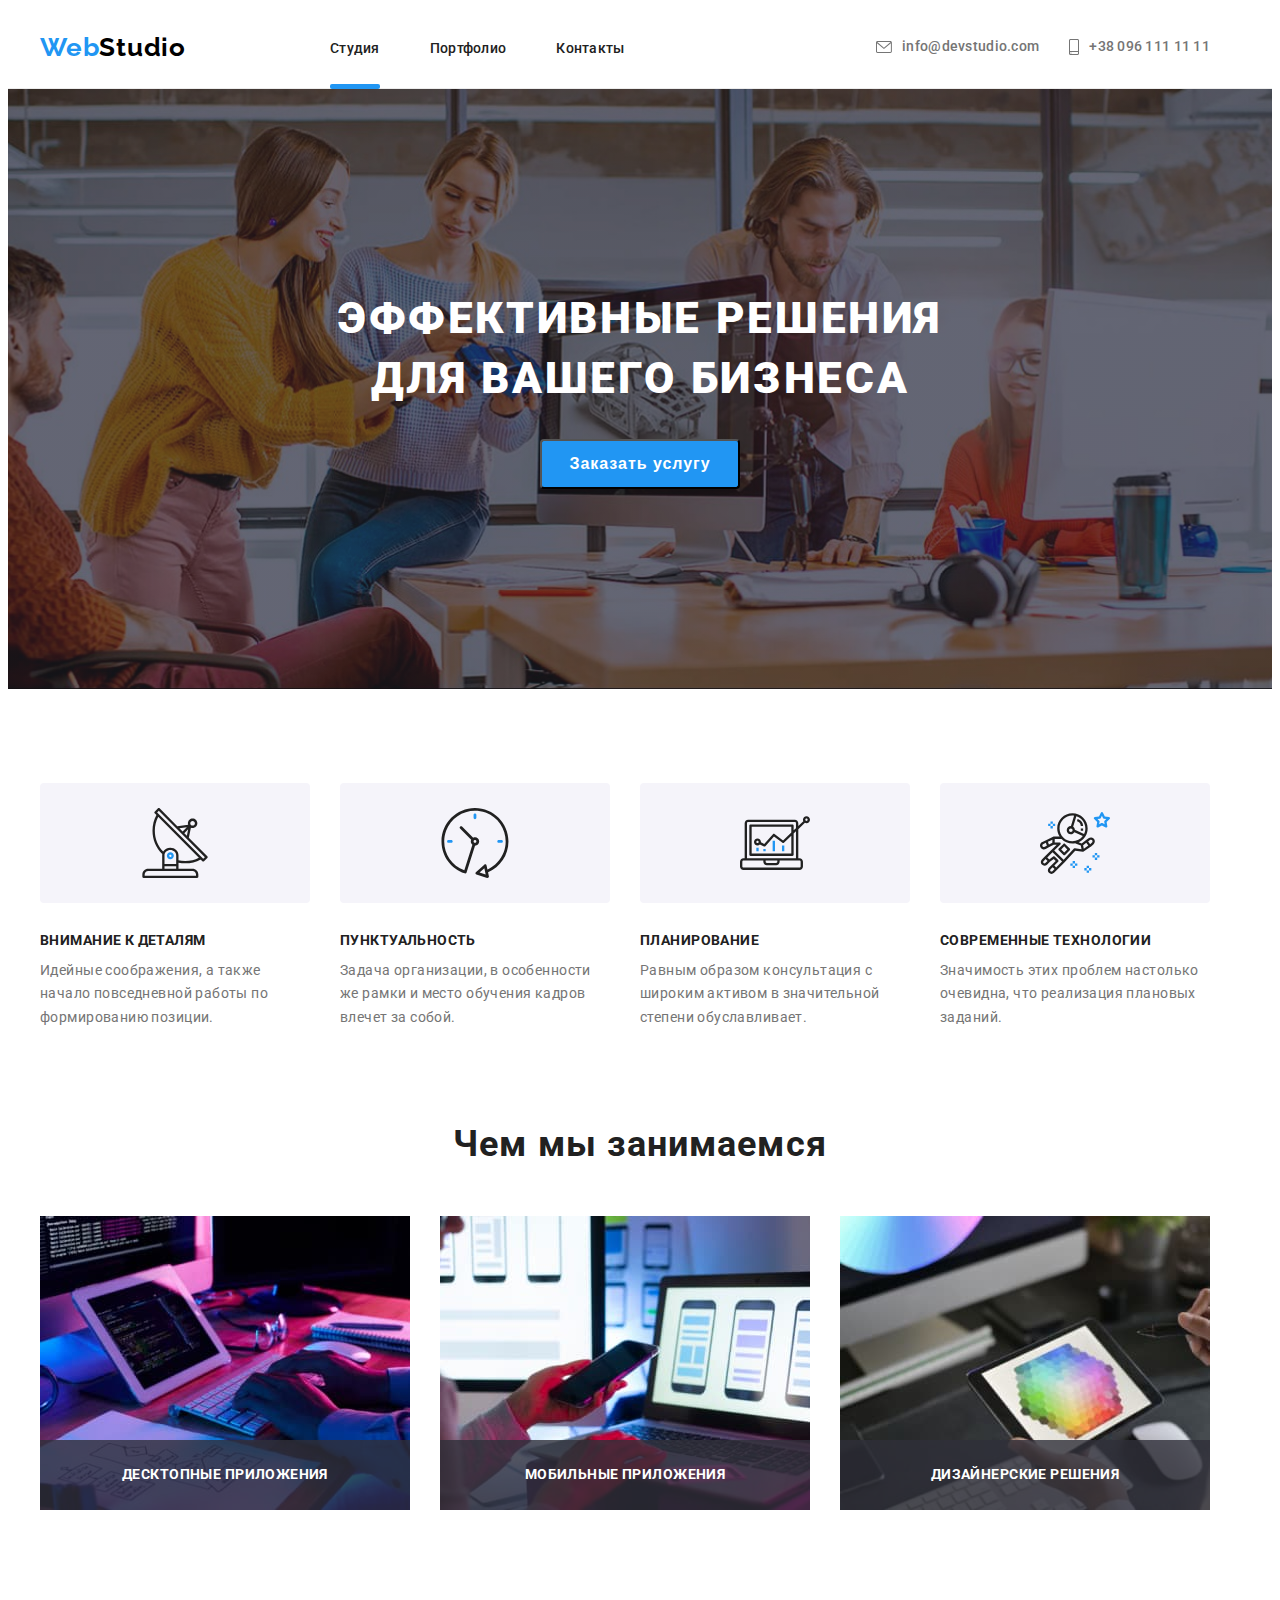
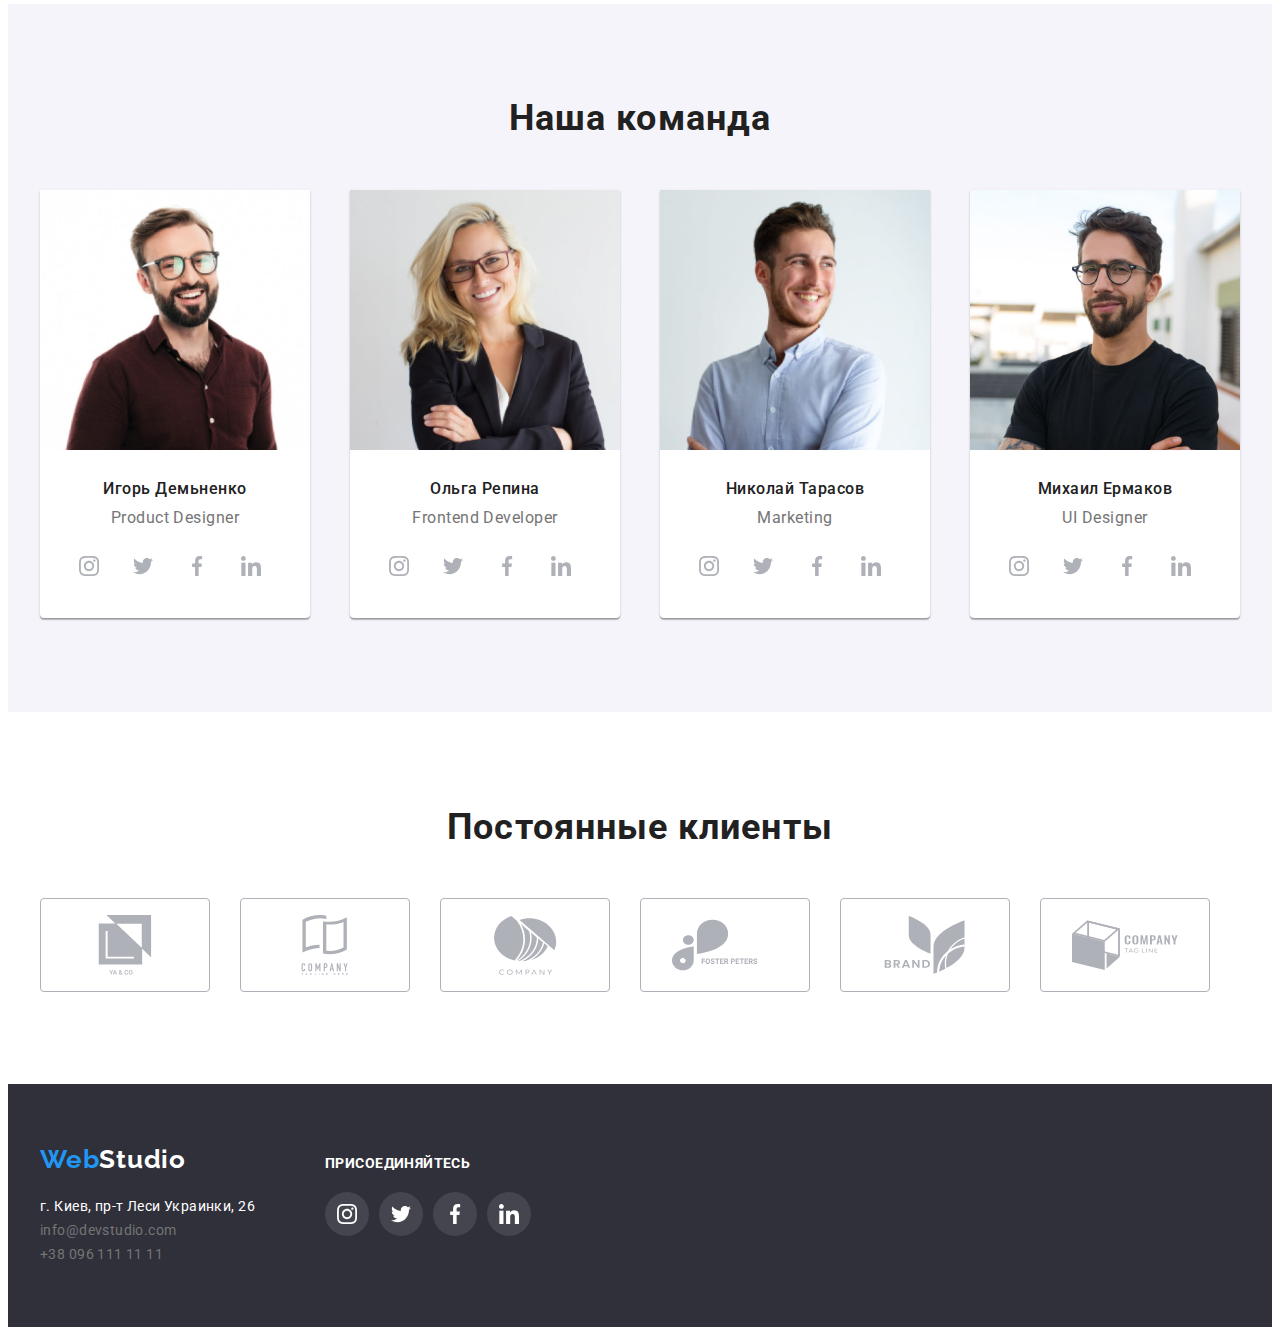
==== index.html @ 0f1f202a "first commit" ====
<!DOCTYPE html>
<html lang="ru">
  <head>
    <meta charset="UTF-8" />
    <meta http-equiv="X-UA-Compatible" content="IE=edge" />
    <meta name="viewport" content="width=device-width, initial-scale=1.0" />
    <title>WebStudiya</title>
    <link
      rel="stylesheet"
      href="https://cdnjs.cloudflare.com/ajax/libs/modern-normalize/1.1.0/modern-normalize.min.css"
      integrity="sha512-wpPYUAdjBVSE4KJnH1VR1HeZfpl1ub8YT/NKx4PuQ5NmX2tKuGu6U/JRp5y+Y8XG2tV+wKQpNHVUX03MfMFn9Q=="
      crossorigin="anonymous"
      referrerpolicy="no-referrer"
    />
    <link rel="stylesheet" href="
    <link rel="preconnect" href="https://fonts.googleapis.com" />
    <link rel="preconnect" href="https://fonts.gstatic.com" crossorigin />
    <link
      href="https://fonts.googleapis.com/css2?family=Raleway:wght@700&family=Roboto:wght@400;500;700;900&display=swap"
      rel="stylesheet"
    />
    <link rel="stylesheet" href="./css/reset.css" />
    <link rel="stylesheet" href="./css/style.css" />
  </head>
  <body>
    <header class="header">
      <div class="container header-container">
        <a class="header-logo link" href="./index.html"
          >Web<span class="logo-color">Studio</span></a
        >
        <nav class="header-nav">
          <ul class="header-list">
            <li class="header-item">
              <a class="header-link current" href="./index.html">Студия</a>
            </li>
            <li class="header-item">
              <a class="header-link" href="./portfolio.html">Портфолио</a>
            </li>
            <li class="header-item">
              <a class="header-link" href="https://Contacty/">Контакты</a>
            </li>
          </ul>
        </nav>
        <ul class="contacts">
          <li class="contacts-item">
            <a class="contacts-link" href="mailto:info@devstudio.com"
              ><svg class="contacts-link-icon" width="16" height="12">
                <use href="./images/header-icons.svg#icon-envelope"></use></svg
              >info@devstudio.com</a
            >
          </li>
          <li class="contacts-item">
            <a class="contacts-link" href="tel:+380961111111"
              ><svg class="contacts-link-icon" width="10" height="16">
                <use href="./images/header-icons.svg#icon-smartphone"></use></svg
              >+38 096 111 11 11</a
            >
          </li>
        </ul>
      </div>
    </header>
    <main>
      <section class="baner">
        <div class="container">
          <h1 class="baner-title">Эффективные решения<br />для вашего бизнеса</h1>
          <button type="button" class="baner-bt" data-modal-open>Заказать услугу</button>
        </div>
      </section>
      <section class="section process">
        <div class="container">
          <ul class="about-list">
            <li class="about-item">
              <div class="about-item-link">
                <svg class="about-item-icon" width="70" height="70">
                  <use href="./images/Peculiarities.svg#icon-antenna"></use>
                </svg>
              </div>
              <h3 class="about-item-title">Внимание к деталям</h3>
              <p class="about-item-text">
                Идейные соображения, а также начало повседневной работы по формированию позиции.
              </p>
            </li>
            <li class="about-item">
              <div class="about-item-link">
                <svg class="about-item-icon" width="70" height="70">
                  <use href="./images/Peculiarities.svg#icon-clock"></use>
                </svg>
              </div>
              <h3 class="about-item-title">Пунктуальность</h3>
              <p class="about-item-text">
                Задача организации, в особенности же рамки и место обучения кадров влечет за собой.
              </p>
            </li>
            <li class="about-item">
              <div class="about-item-link">
                <svg class="about-item-icon" width="70" height="70">
                  <use href="./images/Peculiarities.svg#icon-diagram"></use>
                </svg>
              </div>
              <h3 class="about-item-title">Планирование</h3>
              <p class="about-item-text">
                Равным образом консультация с широким активом в значительной степени обуславливает.
              </p>
            </li>
            <li class="about-item">
              <div class="about-item-link">
                <svg class="about-item-icon" width="70" height="70">
                  <use href="./images/Peculiarities.svg#icon-astronaut"></use>
                </svg>
              </div>
              <h3 class="about-item-title">Современные технологии</h3>
              <p class="about-item-text">
                Значимость этих проблем настолько очевидна, что реализация плановых заданий.
              </p>
            </li>
          </ul>
        </div>
      </section>
      <section class="section work">
        <div class="container">
          <h2 class="work-title">Чем мы занимаемся</h2>
          <ul class="work-list">
            <li class="work-item">
              <div class="work-item-wrap">
                <img src="./images/box1.jpg" alt="работа с ноутбуком" width="370" height="294" />
                <p class="work-img-text">Десктопные приложения</p>
              </div>
            </li>
            <li class="work-item">
              <div class="work-item-wrap">
                <img
                  src="./images/box2.jpg"
                  alt="работа с мобильным телефоном"
                  width="370"
                  height="294"
                />
                <p class="work-img-text">Мобильные приложения</p>
              </div>
            </li>
            <li class="work-item">
              <div class="work-item-wrap">
                <img src="./images/box3.jpg" alt="работа с планшетом" width="370" height="294" />
                <p class="work-img-text">Дизайнерские решения</p>
              </div>
            </li>
          </ul>
        </div>
      </section>
      <section class="section team">
        <div class="container">
          <h2 class="team-title">Наша команда</h2>
          <ul class="list team-list">
            <li class="team-item">
              <div class="team-card-fon">
                <img src="./images/team-card1.jpg" alt="Игорь Демьненко" width="270" height="260" />
                <div class="team-text">
                  <div class="team-icons">
                    <h3 class="team-item-name">Игорь Демьненко</h3>
                    <p lang="en" class="team-item-profession">Product Designer</p>
                    <ul class="team-social-list">
                      <li class="team-social-item">
                        <a href="" class="team-social-link">
                          <svg class="team-social-icon" width="20" height="20">
                            <use href="./images/icons.svg#icon-instagram"></use>
                          </svg>
                        </a>
                      </li>
                      <li class="team-social-item">
                        <a href="" class="team-social-link">
                          <svg class="team-social-icon" width="20" height="20">
                            <use href="./images/icons.svg#icon-twitter"></use>
                          </svg>
                        </a>
                      </li>
                      <li class="team-social-item">
                        <a href="" class="team-social-link">
                          <svg class="team-social-icon" width="20" height="20">
                            <use href="./images/icons.svg#icon-facebook"></use>
                          </svg>
                        </a>
                      </li>
                      <li class="team-social-item">
                        <a href="" class="team-social-link">
                          <svg class="team-social-icon" width="20" height="20">
                            <use href="./images/icons.svg#icon-linkedin"></use>
                          </svg>
                        </a>
                      </li>
                    </ul>
                  </div>
                </div>
              </div>
            </li>
            <li class="team-item">
              <div class="team-card-fon">
                <img src="./images/team-card2.jpg" alt="Ольга Репина" width="270" height="260" />
                <div class="team-text">
                  <div class="team-icons">
                    <h3 class="team-item-name">Ольга Репина</h3>
                    <p lang="en" class="team-item-profession">Frontend Developer</p>
                    <ul class="team-social-list">
                      <li class="team-social-item">
                        <a href="" class="team-social-link">
                          <svg class="team-social-icon" width="20" height="20">
                            <use href="./images/icons.svg#icon-instagram"></use>
                          </svg>
                        </a>
                      </li>
                      <li class="team-social-item">
                        <a href="" class="team-social-link">
                          <svg class="team-social-icon" width="20" height="20">
                            <use href="./images/icons.svg#icon-twitter"></use>
                          </svg>
                        </a>
                      </li>
                      <li class="team-social-item">
                        <a href="" class="team-social-link">
                          <svg class="team-social-icon" width="20" height="20">
                            <use href="./images/icons.svg#icon-facebook"></use>
                          </svg>
                        </a>
                      </li>
                      <li class="team-social-item">
                        <a href="" class="team-social-link">
                          <svg class="team-social-icon" width="20" height="20">
                            <use href="./images/icons.svg#icon-linkedin"></use>
                          </svg>
                        </a>
                      </li>
                    </ul>
                  </div>
                </div>
              </div>
            </li>
            <li class="team-item">
              <div class="team-card-fon">
                <img src="./images/team-card3.jpg" alt="Николай Тарасов" width="270" height="260" />
                <div class="team-text">
                  <div class="team-icons">
                    <h3 class="team-item-name">Николай Тарасов</h3>
                    <p lang="en" class="team-item-profession">Marketing</p>
                    <ul class="team-social-list">
                      <li class="team-social-item">
                        <a href="" class="team-social-link">
                          <svg class="team-social-icon" width="20" height="20">
                            <use href="./images/icons.svg#icon-instagram"></use>
                          </svg>
                        </a>
                      </li>
                      <li class="team-social-item">
                        <a href="" class="team-social-link">
                          <svg class="team-social-icon" width="20" height="20">
                            <use href="./images/icons.svg#icon-twitter"></use>
                          </svg>
                        </a>
                      </li>
                      <li class="team-social-item">
                        <a href="" class="team-social-link">
                          <svg class="team-social-icon" width="20" height="20">
                            <use href="./images/icons.svg#icon-facebook"></use>
                          </svg>
                        </a>
                      </li>
                      <li class="team-social-item">
                        <a href="" class="team-social-link">
                          <svg class="team-social-icon" width="20" height="20">
                            <use href="./images/icons.svg#icon-linkedin"></use>
                          </svg>
                        </a>
                      </li>
                    </ul>
                  </div>
                </div>
              </div>
            </li>
            <li class="team-item">
              <div class="team-card-fon">
                <img src="./images/team-card4.jpg" alt="Михаил Ермаков" width="270" height="260" />
                <div class="team-text">
                  <div class="team-icons">
                    <h3 class="team-item-name">Михаил Ермаков</h3>
                    <p lang="en" class="team-item-profession">UI Designer</p>
                    <ul class="team-social-list">
                      <li class="team-social-item">
                        <a href="" class="team-social-link">
                          <svg class="team-social-icon" width="20" height="20">
                            <use href="./images/icons.svg#icon-instagram"></use>
                          </svg>
                        </a>
                      </li>
                      <li class="team-social-item">
                        <a href="" class="team-social-link">
                          <svg class="team-social-icon" width="20" height="20">
                            <use href="./images/icons.svg#icon-twitter"></use>
                          </svg>
                        </a>
                      </li>
                      <li class="team-social-item">
                        <a href="" class="team-social-link">
                          <svg class="team-social-icon" width="20" height="20">
                            <use href="./images/icons.svg#icon-facebook"></use>
                          </svg>
                        </a>
                      </li>
                      <li class="team-social-item">
                        <a href="" class="team-social-link">
                          <svg class="team-social-icon" width="20" height="20">
                            <use href="./images/icons.svg#icon-linkedin"></use>
                          </svg>
                        </a>
                      </li>
                    </ul>
                  </div>
                </div>
              </div>
            </li>
          </ul>
        </div>
      </section>
      <section class="section">
        <div class="container">
          <h2 class="clients-title">Постоянные клиенты</h2>
          <ul class="clients-list">
            <li class="clients-item">
              <a href="" class="clients-link">
                <svg class="clients-icon" width="106" height="60">
                  <use href="./images/clients.svg#icon-yoco"></use>
                </svg>
              </a>
            </li>
            <li class="clients-item">
              <a href="" class="clients-link">
                <svg class="clients-icon" width="106" height="60">
                  <use href="./images/clients.svg#icon-company1"></use>
                </svg>
              </a>
            </li>
            <li class="clients-item">
              <a href="" class="clients-link">
                <svg class="clients-icon" width="106" height="60">
                  <use href="./images/clients.svg#icon-company2"></use>
                </svg>
              </a>
            </li>
            <li class="clients-item">
              <a href="" class="clients-link">
                <svg class="clients-icon" width="106" height="60">
                  <use href="./images/clients.svg#icon-foster"></use>
                </svg>
              </a>
            </li>
            <li class="clients-item">
              <a href="" class="clients-link">
                <svg class="clients-icon" width="106" height="60">
                  <use href="./images/clients.svg#icon-brand"></use>
                </svg>
              </a>
            </li>
            <li class="clients-item">
              <a href="" class="clients-link">
                <svg class="clients-icon" width="106" height="60">
                  <use href="./images/clients.svg#icon-company3"></use>
                </svg>
              </a>
            </li>
          </ul>
        </div>
      </section>
    </main>
    <footer>
      <div class="container footer-container">
        <div class="container-footer">
          <a class="header-logo" href="./index.html"
            >Web<span class="logo-color-footer">Studio</span></a
          >
          <address class="footer-address">
            <ul class="footer-list">
              <li class="footer-item"><p>г. Киев, пр-т Леси Украинки, 26</p></li>
              <li>
                <a class="link-footer" href="mailto:info@devstudio.com">info@devstudio.com</a>
              </li>
              <li>
                <a class="link-footer" href="tel:+380961111111">+38 096 111 11 11</a>
              </li>
            </ul>
          </address>
        </div>
        <div class="footer-social">
          <h3 class="footer-social-text">Присоединяйтесь</h3>
          <ul class="footer-social-list">
            <li class="footer-social-item">
              <a href="" class="footer-social-link">
                <svg class="footer-social-icon" width="20" height="20">
                  <use href="./images/icons.svg#icon-instagram"></use>
                </svg>
              </a>
            </li>
            <li class="footer-social-item">
              <a href="" class="footer-social-link">
                <svg class="footer-social-icon" width="20" height="20">
                  <use href="./images/icons.svg#icon-twitter"></use>
                </svg>
              </a>
            </li>
            <li class="footer-social-item">
              <a href="" class="footer-social-link">
                <svg class="footer-social-icon" width="20" height="20">
                  <use href="./images/icons.svg#icon-facebook"></use>
                </svg>
              </a>
            </li>
            <li class="footer-social-item">
              <a href="" class="footer-social-link">
                <svg class="footer-social-icon" width="20" height="20">
                  <use href="./images/icons.svg#icon-linkedin"></use>
                </svg>
              </a>
            </li>
          </ul>
        </div>
      </div>
    </footer>
    <div class="backdrop is-hidden" data-modal>
      <div class="modal">
        <button type="button" class="modal-close" data-modal-close>
          <svg class="close-icon" width="18" height="18">
            <use href="./images/close-icon.svg#icon-close-black"></use>
          </svg>
        </button>
      </div>
    </div>
    <script src="./js/modal.js"></script>
  </body>
</html>
---- css/style.css ----
:root {
    --text-color: #212121;
    --lilte-text-color: #757575;
    --baner-color: #2F303A;
    --bt-color: #FFFFFF;
    --accent-color: #2196F3;
    --team-color:#F5F4FA;
}
body{
    font-family: "Roboto", sans-serif;
    color: var(--fon-color)
}
li {
    list-style: none;
}

a {
    text-decoration: none;
}

/* ------------Header---------- */
.header {
    padding-top: 24px;
    padding-bottom: 25px;
    border-bottom: 1px solid #ECECEC;
}
.container {
    width: 1200px;
    padding-left: 15px;
    padding-right: 15px;
    margin: 0 auto;
}
.header-nav {
     margin-left: 94px;
}
.header-list {
    display: flex;
    align-items: center;
}
.header {
    display: flex;
}
.header-container {
    display: flex;
    align-items: center;
}
.contacts {
    display: flex;
    margin-left: auto;
    align-items: center;
}
.contacts-link-icon {
    margin-right: 10px;
}
.header-logo {
    font-family: raleway, sans-serif;
    font-weight: 700;
    font-size: 26px;
    line-height: 1.19;
    letter-spacing: 0.03em;
    color: var(--accent-color);
}
.logo-color {
     color: #000000;
}
.header-item {
    margin-left: 50px;
}
.header-link {
    font-weight: 500;
    font-size: 14px;
    line-height: 1.14;
    letter-spacing: 0.02em;
    color: var(--text-color); 
    transition: color 250ms cubic-bezier(0.4, 0, 0.2, 1);
    position: relative;
}

.current::after {
    content: "";
    width: 100%;
    height: 5px;
    border-radius: 2px;
    position: absolute;
    background-color: var(--accent-color);
    left: 0;
    bottom: -33px;
}
.contacts-item {
    margin-right: 30px;
}
.contacts-link {
    font-weight: 500;
    font-size: 14px;
    line-height: 1.14;
    letter-spacing: 0.02em;
    color: var(--lilte-text-color);
    display: flex;
    align-items: center;
    transition: color 250ms cubic-bezier(0.4, 0, 0.2, 1);
    
}
.contacts-link-icon {
    fill: currentColor;
}

.header-link:hover,
.header-link:focus,
.contacts-link-icon:hover
.contacts-link-icon:focus,
.contacts-link:hover,
.contacts-link:focus,
.link-footer:hover,
.link-footer:focus {
    color: var(--accent-color);
}
.button-bt:hover,
.button-bt:focus,
.baner-bt:hover,
.baner-bt:focus {
    background-color: var(--accent-color);
    color: var(--bt-color);
    box-shadow: 0px 4px 4px rgba(0, 0, 0, 0.25);
}
/* ---------------section-Baner----------------- */
.baner-title {
    font-weight: 900;
    font-size: 44px;
    line-height: 1.36;
    text-align: center;
    letter-spacing: 0.06em;
    text-transform: uppercase;
    width: 100%;
    color: #FFFFFF;
}
.baner {
    background-color: #2F303A;
    background-image: linear-gradient(
        rgba(47, 48, 58, 0.4),
        rgba(47, 48, 58, 0.4)
    ),
    url(../images/banner-foto.jpg);
    background-position: center;
    background-repeat: no-repeat;
    background-size: cover;
    padding-top: 200px;
    padding-bottom: 200px;
    text-align: center;
}
.baner-bt {
    font-size: 16px;
    line-height: 1.85;
    text-align: center;
    letter-spacing: 0.06em;
    color: var(--bt-color);
    background-color: var(--accent-color);
    box-shadow: 0px 4px 4px rgba(0, 0, 0, 0.15);
    border-radius: 4px;
    cursor: pointer;
    margin-top: 30px;
    width: 200px;
    height: 50px;
    font-weight: 700;
    transition: color 250ms cubic-bezier(0.4, 0, 0.2, 1);
    
}
.button-bt {
    font-weight: 500;
    font-size: 16px;
    line-height: 1.62;
    text-align: center;
    letter-spacing: 0.03em;
    color: var(--text-color);
    background-color: var(--team-color);
    border:1px solid #F5F4FA ;
    padding: 6px 22px;
    border-radius: 4px;
    cursor: pointer;
    transition: background-color 250ms cubic-bezier(0.4, 0, 0.2, 1);
    transition: box-shadow 250ms cubic-bezier(0.4, 0, 0.2, 1);
}
.button-item:not(:last-child) {
    margin-right: 8px;
}

.button-wrap {
    display: flex;
    justify-content: center;
    margin-bottom: 50px;
}
.visually-hidden {
    position: absolute;
    white-space: nowrap;
    width: 1px;
    height: 1px;
    overflow: hidden;
    border: 0;
    padding: 0;
    clip: rect(0 0 0 0);
    clip-path: inset(50%);
    margin: -1px;
}

/* ----------------section-About------------------- */
.section {
    padding-top: 94px;
    padding-bottom: 94px;
}
.about-item {
    margin-right: 30px;
}

.about-item-title {
    font-weight: 700;
    font-size: 14px;
    line-height: 1.14;
    letter-spacing: 0.03em;
    text-transform: uppercase;
    color: var(--text-color);
}
.about-item-link {
    width: 270px;
    height: 120px;
    background: #F5F4FA;
    border-radius: 4px;
    margin-bottom: 30px;
    display: flex;
    justify-content: center;
    align-items: center;
}
.about-item-text {
    font-size: 14px;
    line-height: 1.71;
    letter-spacing: 0.03em;
    color: var(--lilte-text-color);
    margin-top: 10px;
 }
.flex-list {
    display: flex;
    flex-wrap: wrap;
}
.flex-list-card {
    background-color: var(--bt-color);
    margin-bottom: 30px;
}
.flex-list-card:not(:nth-child(3n)) {
    margin-right: 30px;
}
.flex-list-card:nth-child(n+7) {
    margin-bottom: 0px;
}
.flex-list-link {
    display: block;
    transition: box-shadow 250ms cubic-bezier(0.4, 0, 0.2, 1);
    
}
.flex-list-link:focus, .flex-list-link:hover {
    box-shadow: 0px 1px 1px rgba(0, 0, 0, 0.12), 0px 4px 4px rgba(0, 0, 0, 0.06), 1px 4px 6px rgba(0, 0, 0, 0.16);
    cursor: pointer;
}
.flex-list-wrap {
    position: relative;
    overflow: hidden;
}
.flex-list-card:hover .flex-img-text {
    transform: translateY(0%);
}
.flex-img-text {
    position: absolute;
    top: 0;
    left: 0;
    background-color: rgba(33, 150, 243, 0.9);
    font-weight: 400;
    font-size: 18px;
    line-height: 1.56;
    letter-spacing: 0.03em;
    color: #FFFFFF;
    width: 100%;
    height: 100%;
    padding: 64px 24px;
    transform: translateY(100%);
    transition: transform 250ms cubic-bezier(0.4, 0, 0.2, 1);
}
.flex-list-text {
    padding: 20px 24px;
    border: 1px solid #EEEEEE;
}
.flex-list-name {
    font-weight: 700;
    font-size: 18px;
    line-height: 2;
    letter-spacing: 0.06em;
    color: var(--text-color);
}
.flex-list-profession {
    font-size: 16px;
    line-height: 1.87;
    letter-spacing: 0.03em;
    color: var(--lilte-text-color);
}
.about-list {
    display: flex;
}
/* ---------------------Work------------------------ */
.work {
    padding-top: 0;
}

.work-title {
    font-weight: 700;
    font-size: 36px;
    line-height: 1.16;
    text-align: center;
    letter-spacing: 0.03em;
    color: var(--text-color);
    margin-bottom: 50px;
}
.work-list {
    display: flex;
}
.work-item:not(:last-child) {
    margin-right: 30px;
}
.work-item-wrap {
    position: relative;
}
.work-img-text {
    position: absolute;
    left: 0;
    bottom: 0;
    background-color: rgba(47, 48, 58, 0.8);
    color: var(--bt-color);
    text-transform: uppercase;
    font-size: 14px;
    letter-spacing: 0.03em;
    line-height: 1.14;
    font-weight: 700;
    width: 100%;
    height: 70px;
    display: flex;
    justify-content: center;
    align-items: center;
}

/* -------------------TEAM---------------------- */
.team {
    background-color: var(--team-color);
}
.team-title {
    font-weight: 700;
    font-size: 36px;
    line-height: 1.16;
    text-align: center;
    letter-spacing: 0.03em;
    color: var(--text-color);
    margin-bottom: 50px;
}
.team-social-list {
    display: flex;
    justify-content: center;
    margin-top: 16px;
}
.team-social-item {
    margin-right: 10px;
}
.team-social-link {
    width: 44px;
    height: 44px;
    background-color: var(--bt-color);
    display: flex;
    justify-content: center;
    align-items: center;
    border-radius: 50%;
    color: #AFB1B8;
    transition: background-color 250ms cubic-bezier(0.4, 0, 0.2, 1);
    
 }
 .team-social-icon {
     fill: currentColor;
 }
.team-social-link:hover, .team-social-link:focus {
    background-color: var(--accent-color);
    color: #FFFFFF;
}
.team-card-fon {
    width: 270px;
    height: 428px;
    background-color: var(--bt-color);
    box-shadow: 0px 1px 3px rgba(0, 0, 0, 0.12), 0px 1px 1px rgba(0, 0, 0, 0.14), 0px 2px 1px rgba(0, 0, 0, 0.2);
    border-radius: 0px 0px 4px 4px;
}
.team-text {
    padding-bottom: 30px;
    text-align: center;
}
.team-icons {
    padding: 30px 0;
}
.team-item-name {
    font-weight: 500;
    font-size: 16px;
    line-height: 1.18;
    letter-spacing: 0.03em;
    color: var(--text-color);
}
.team-item-profession {
    font-size: 16px;
    line-height: 1.18;
    letter-spacing: 0.03em;
    color: var(--lilte-text-color);
    margin-top: 10px;
}

.team-list {
    display: flex;
    justify-content: space-between;
}
/* ------------------Clients-------------- */
.clients-title {
    font-weight: 700;
    font-size: 36px;
    line-height: 42px;
    text-align: center;
    letter-spacing: 0.03em;
    color: var(--text-color);
    margin-bottom: 50px;
}
.clients-list {
    display: flex;
}
.clients-item {
    width: 170px;
    height: 92px;
    display: flex;
    justify-content: center;
}
.clients-item:not(:last-child) {
    margin-right: 30px;
}
.clients-link {
    width: 100%;
    height: 100%;
    color: #AFB1B8;
    display: flex;
    align-items: center;
    justify-content: center;
    border: 1px solid #AFB1B8;
    border-radius: 4px;
    transition: color 250ms cubic-bezier(0.4, 0, 0.2, 1);
    
}
.clients-icon {
    fill: currentColor;
}
.clients-link:hover,
.clients-link:focus {
    color: var(--accent-color);
    border-color: var(--accent-color);
}

/* -------------Footer------------------- */
footer {
    padding-top: 60px;
    padding-bottom: 60px;
    background-color: var(--baner-color);
}
.footer-container {
    display: flex;
    align-items: baseline;
}

.logo-color-footer {
    color: var(--bt-color);
}
.footer-address {
    font-style: normal;
    margin-top: 20px;
  }
.footer-item {
    font-size: 14px;
    line-height: 1.71;
    letter-spacing: 0.03em;
    color: var(--bt-color);
    margin-top: 9px;
}

.link-footer {
    font-size: 14px;
    line-height: 1.71;
    letter-spacing: 0.03em;
    color: var(--lilte-text-color);
    transition: color 250ms cubic-bezier(0.4, 0, 0.2, 1);
}
.footer-social-text {
    font-weight: 700;
    font-size: 14px;
    line-height: 1.14;
    letter-spacing: 0.03em;
    color: var(--bt-color);
    text-transform: uppercase;
    margin-bottom: 20px;
}
.footer-social-list {
    display: flex;
}
.footer-social-item:not(:last-child) {
    margin-right: 10px;
}
.footer-social-link {
    width: 44px;
    height: 44px;
    background-color: rgba(255, 255, 255, 0.1);
    display: flex;
    justify-content: center;
    align-items: center;
    border-radius: 50%;
    color: #FFFFFF;
    transition: background-color 250ms cubic-bezier(0.4, 0, 0.2, 1);
    
}
.footer-social-icon {
    fill: currentColor;
}
.footer-social {
    margin-left: 70px;
}
.footer-social-link:hover, .footer-social-link:focus {
    background-color: var(--accent-color);
}
/* ---------------------Modal------------------------- */
.is-hidden {
    visibility: hidden;
    opacity: 0;
    pointer-events: none;
}
.backdrop {
    position: absolute;
    top: 0;
    width: 100vw;
    height: 100vh;
    background-color: rgba(0, 0, 0, 0.2);
    transition: background-color 250ms cubic-bezier(0.4, 0, 0.2, 1);
}
.modal {
    width: 528px;
    min-height: 581px;
    background-color: var(--bt-color);
    box-shadow: 0px 1px 3px rgba(0, 0, 0, 0.12), 0px 1px 1px rgba(0, 0, 0, 0.14), 0px 2px 1px rgba(0, 0, 0, 0.2);
    border-radius: 4px;
    position: absolute;
    top: 50%;
    left: 50%;
    transform: translate(-50%, -50%);
    transition: translate 250ms cubic-bezier(0.4, 0, 0.2, 1);
}
.modal-close {
    background-color: transparent;
    border: 1px solid rgba(0, 0, 0, 0.1);
    border-radius: 50%;
    width: 30px;
    height: 30px;
    display: flex;
    align-items: center;
    justify-content: center;
    position: absolute;
    top: 8px;
    right: 8px;
    cursor: pointer;
}
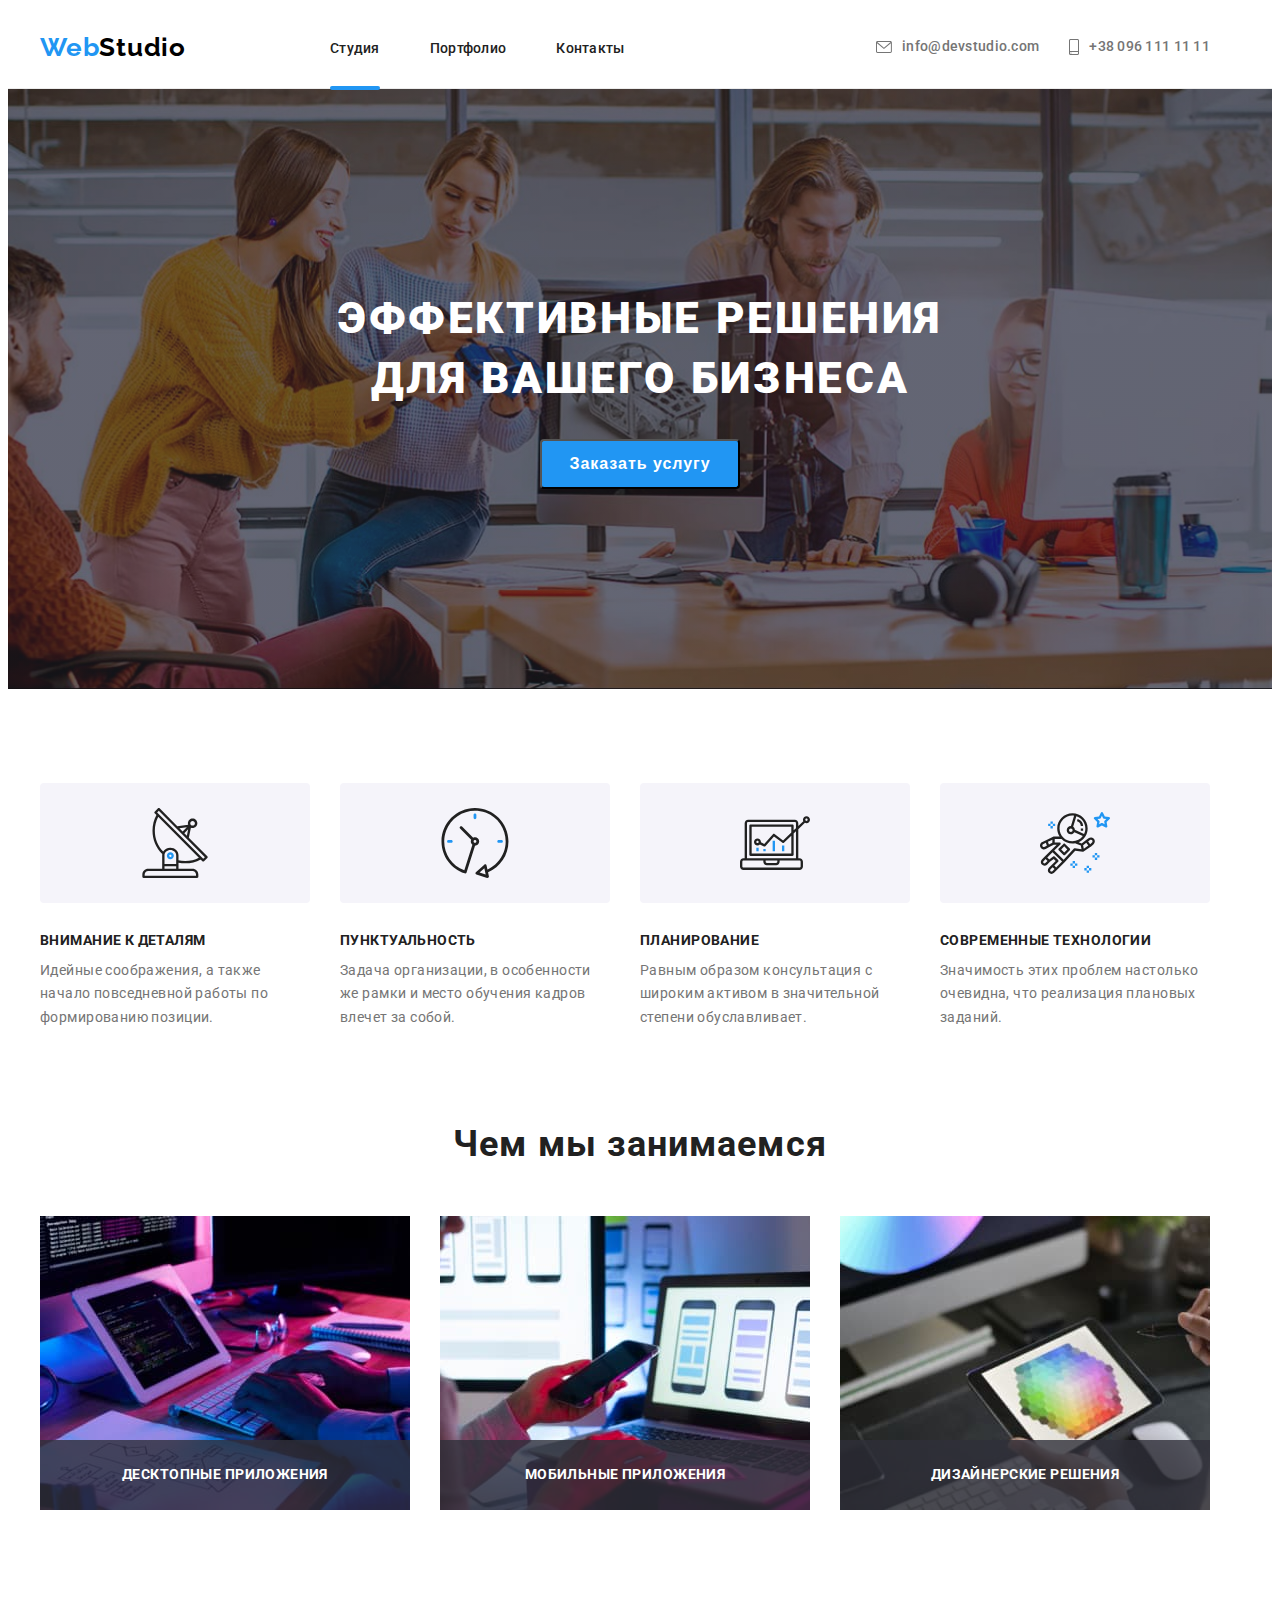
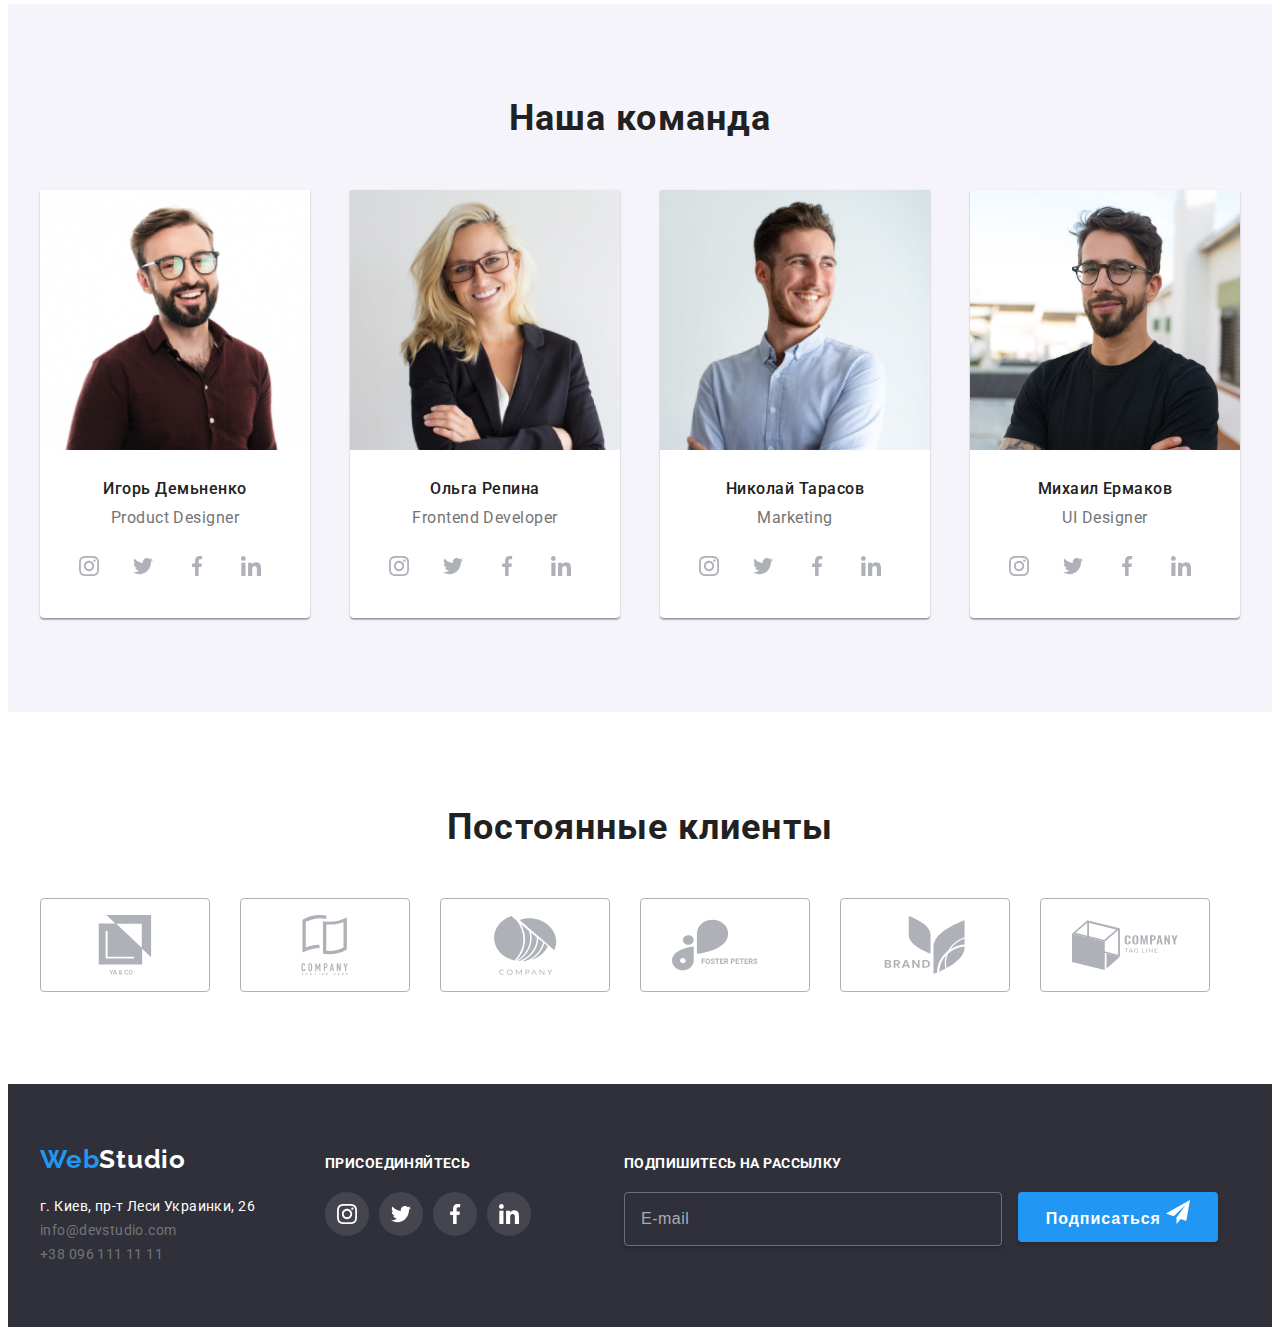
==== commit 6a593d19: "пуш" ====
--- a/index.html
+++ b/index.html
@@ -152,8 +152,7 @@
           <ul class="list team-list">
             <li class="team-item">
               <div class="team-card-fon">
-                <img src="./images/team-card1.jpg" alt="Игорь Демьненко" width="270" height="260" />
-                <div class="team-text">
+                <img src="./images/team-card1.jpg" alt="Игорь Демьненко" width="270" height="260" />                
                   <div class="team-icons">
                     <h3 class="team-item-name">Игорь Демьненко</h3>
                     <p lang="en" class="team-item-profession">Product Designer</p>
@@ -188,13 +187,11 @@
                       </li>
                     </ul>
                   </div>
-                </div>
               </div>
             </li>
             <li class="team-item">
               <div class="team-card-fon">
-                <img src="./images/team-card2.jpg" alt="Ольга Репина" width="270" height="260" />
-                <div class="team-text">
+                <img src="./images/team-card2.jpg" alt="Ольга Репина" width="270" height="260" />               
                   <div class="team-icons">
                     <h3 class="team-item-name">Ольга Репина</h3>
                     <p lang="en" class="team-item-profession">Frontend Developer</p>
@@ -229,13 +226,11 @@
                       </li>
                     </ul>
                   </div>
-                </div>
               </div>
             </li>
             <li class="team-item">
               <div class="team-card-fon">
-                <img src="./images/team-card3.jpg" alt="Николай Тарасов" width="270" height="260" />
-                <div class="team-text">
+                <img src="./images/team-card3.jpg" alt="Николай Тарасов" width="270" height="260" />               
                   <div class="team-icons">
                     <h3 class="team-item-name">Николай Тарасов</h3>
                     <p lang="en" class="team-item-profession">Marketing</p>
@@ -270,13 +265,11 @@
                       </li>
                     </ul>
                   </div>
-                </div>
               </div>
             </li>
             <li class="team-item">
               <div class="team-card-fon">
-                <img src="./images/team-card4.jpg" alt="Михаил Ермаков" width="270" height="260" />
-                <div class="team-text">
+                <img src="./images/team-card4.jpg" alt="Михаил Ермаков" width="270" height="260" />               
                   <div class="team-icons">
                     <h3 class="team-item-name">Михаил Ермаков</h3>
                     <p lang="en" class="team-item-profession">UI Designer</p>
@@ -311,7 +304,6 @@
                       </li>
                     </ul>
                   </div>
-                </div>
               </div>
             </li>
           </ul>
@@ -418,6 +410,20 @@
             </li>
           </ul>
         </div>
+        <div class="footer-rss">
+            <form action="#">
+              <label class="input-text-rss" for="rss">Подпишитесь на рассылку</label>
+              <input type="text"
+                     class="input-rss"
+                     name="rss"
+                     placeholder="E-mail"
+                     id="rss">
+            <button tupe="submit" class="button-submit">Подписаться
+              <svg class="icon-rss" width="24" height="24">
+                <use href="./images/icons.svg#icon-icon-telegram"></use>
+              </svg>
+            </button>
+          </div>
       </div>
     </footer>
     <div class="backdrop is-hidden" data-modal>
@@ -427,6 +433,66 @@
             <use href="./images/close-icon.svg#icon-close-black"></use>
           </svg>
         </button>
+        <p class="modal-title">Оставьте свои данные, мы вам перезвоним</p>
+        <form action="#">
+          <div class="form-field">
+            <label class="input-text" for="user-name">Имя</label>
+            <div class="input-wrap">
+              <input
+                type="text"
+                class="form-input"
+                name="user-name"
+                placeholder=""
+                id="user-name"
+              />
+              <svg class="input-icon" width="18" height="18">
+                <use href="./images/icons.svg#icon-imya"></use>
+              </svg>
+            </div>
+          </div>
+          <div class="form-field">
+            <label class="input-text" for="user-tel">Телефон</label>
+            <div class="input-wrap">
+              <input type="tel" class="form-input" name="user-tel" placeholder="" id="user-tel" />
+              <svg class="input-icon" width="18" height="18">
+                <use href="./images/icons.svg#icon-telefon"></use>
+              </svg>
+            </div>
+          </div>
+          <div class="form-field">
+            <label class="input-text" for="user-email">Почта</label>
+            <div class="input-wrap">
+              <input
+                type="email"
+                class="form-input"
+                name="user-email"
+                placeholder=""
+                id="user-email"
+              />
+              <svg class="input-icon" width="18" height="18">
+                <use href="./images/icons.svg#icon-pochta"></use>
+              </svg>
+            </div>
+          </div>
+          <div class="form-field">
+            <label class="input-text" for="user-text">Комментарий</label>
+            <textarea
+              name="user-text"
+              id="user-text"
+              class="form-text"
+              placeholder="Введите текст"
+            ></textarea>
+          </div>
+          <div class="checkbox-list">
+            <input type="checkbox" class="checkmark" />
+            <label class="checkbox-text"
+              >Соглашаюсь с рассылкой и принимаю <a href="" class="radio-link">Условия договора</a>
+            </label>
+          </div>
+          <div class="flex-submit">
+          <button tupe="submit" class="button-submit">Отправить</button>
+          </div>
+        </form>
       </div>
     </div>
     <script src="./js/modal.js"></script>
--- a/css/style.css
+++ b/css/style.css
@@ -79,12 +79,12 @@
 .current::after {
     content: "";
     width: 100%;
-    height: 5px;
+    height: 4px;
     border-radius: 2px;
     position: absolute;
     background-color: var(--accent-color);
     left: 0;
-    bottom: -33px;
+    bottom: -34px;
 }
 .contacts-item {
     margin-right: 30px;
@@ -172,13 +172,12 @@
     letter-spacing: 0.03em;
     color: var(--text-color);
     background-color: var(--team-color);
-    border:1px solid #F5F4FA ;
+    border: transparent;
     padding: 6px 22px;
     border-radius: 4px;
     cursor: pointer;
-    transition: background-color 250ms cubic-bezier(0.4, 0, 0.2, 1);
-    transition: box-shadow 250ms cubic-bezier(0.4, 0, 0.2, 1);
-}
+    transition: background-color 250ms cubic-bezier(0.4, 0, 0.2, 1), box-shadow 250ms cubic-bezier(0.4, 0, 0.2, 1), color 250ms cubic-bezier(0.4, 0, 0.2, 1);
+}    
 .button-item:not(:last-child) {
     margin-right: 8px;
 }
@@ -252,17 +251,35 @@
 .flex-list-link {
     display: block;
     transition: box-shadow 250ms cubic-bezier(0.4, 0, 0.2, 1);
-    
-}
-.flex-list-link:focus, .flex-list-link:hover {
-    box-shadow: 0px 1px 1px rgba(0, 0, 0, 0.12), 0px 4px 4px rgba(0, 0, 0, 0.06), 1px 4px 6px rgba(0, 0, 0, 0.16);
-    cursor: pointer;
 }
 .flex-list-wrap {
     position: relative;
     overflow: hidden;
 }
-.flex-list-card:hover .flex-img-text {
+.flex-img-text {
+    position: absolute;
+    top: 0;
+    left: 0;
+    background-color: rgba(33, 150, 243, 0.9);
+    font-weight: 400;
+    font-size: 18px;
+    line-height: 1.56;
+    letter-spacing: 0.03em;
+    color: #FFFFFF;
+    width: 100%;
+    height: 100%;
+    padding: 64px 24px;
+    border: 1px solid #EEEEEE;
+    transform: translateY(100%);
+    transition: transform 250ms cubic-bezier(0.4, 0, 0.2, 1);
+}
+.flex-list-link:hover,
+.flex-list-link:focus {
+    box-shadow: 0px 1px 1px rgba(0, 0, 0, 0.12), 0px 4px 4px rgba(0, 0, 0, 0.06), 1px 4px 6px rgba(0, 0, 0, 0.16);
+}
+
+.flex-list-link:hover .flex-img-text,
+.flex-list-link:focus .flex-img-text {
     transform: translateY(0%);
 }
 .flex-img-text {
@@ -389,12 +406,9 @@
     box-shadow: 0px 1px 3px rgba(0, 0, 0, 0.12), 0px 1px 1px rgba(0, 0, 0, 0.14), 0px 2px 1px rgba(0, 0, 0, 0.2);
     border-radius: 0px 0px 4px 4px;
 }
-.team-text {
-    padding-bottom: 30px;
-    text-align: center;
-}
 .team-icons {
     padding: 30px 0;
+    text-align: center;
 }
 .team-item-name {
     font-weight: 500;
@@ -446,8 +460,7 @@
     justify-content: center;
     border: 1px solid #AFB1B8;
     border-radius: 4px;
-    transition: color 250ms cubic-bezier(0.4, 0, 0.2, 1);
-    
+    transition: color 250ms cubic-bezier(0.4, 0, 0.2, 1), border-color 250ms cubic-bezier(0.4, 0, 0.2, 1);   
 }
 .clients-icon {
     fill: currentColor;
@@ -527,6 +540,40 @@
 .footer-social-link:hover, .footer-social-link:focus {
     background-color: var(--accent-color);
 }
+.footer-rss {
+    margin-left: 93px;
+}
+.input-text-rss {
+    display: block;
+    font-weight: bold;
+    font-size: 14px;
+    line-height: 1.14;
+    letter-spacing: 0.03em;
+    text-transform: uppercase;
+    margin-bottom: 20px;
+    color: var(--bt-color);
+}
+.input-rss {
+    width: 358px;
+    height: 50px;
+    border: 1px solid rgba(255, 255, 255, 0.3);
+    box-shadow: 0px 4px 4px rgba(0, 0, 0, 0.15);
+    border-radius: 4px;
+    background-color: transparent;
+    margin-right: 12px;
+    padding-left: 16px;
+    color: var(--bt-color);
+}
+.input-rss::placeholder {
+    font-size: 16px;
+    line-height: 1.25;
+    display: flex;
+    align-items: center;
+    letter-spacing: 0.03em;
+    color: rgba(255, 255, 255, 0.6);
+
+}
+
 /* ---------------------Modal------------------------- */
 .is-hidden {
     visibility: hidden;
@@ -539,7 +586,7 @@
     width: 100vw;
     height: 100vh;
     background-color: rgba(0, 0, 0, 0.2);
-    transition: background-color 250ms cubic-bezier(0.4, 0, 0.2, 1);
+    transition: opacity 250ms cubic-bezier(0.4, 0, 0.2, 1), visibility 250ms cubic-bezier(0.4, 0, 0.2, 1);
 }
 .modal {
     width: 528px;
@@ -552,6 +599,7 @@
     left: 50%;
     transform: translate(-50%, -50%);
     transition: translate 250ms cubic-bezier(0.4, 0, 0.2, 1);
+    padding: 40px;
 }
 .modal-close {
     background-color: transparent;
@@ -566,4 +614,118 @@
     top: 8px;
     right: 8px;
     cursor: pointer;
+}
+.modal-title {
+    font-weight: 700;
+    font-size: 20px;
+    line-height: 1.15;
+    text-align: center;
+    letter-spacing: 0.03em;
+    color: var(--text-color);
+    margin-bottom: 12px;
+}
+.form-input {
+    width: 448px;
+    height: 40px;
+    border: 1px solid rgba(33, 33, 33, 0.2);
+    border-radius: 4px;
+    padding-left: 12px;
+    cursor: pointer;
+    outline: none;
+}
+.form-input:focus {
+    border-color: var(--accent-color);
+}
+.input-text {
+    font-weight: 400;
+    font-size: 12px;
+    line-height: 1.16;
+    letter-spacing: 0.01em;
+    color: var(--lilte-text-color);
+    margin-bottom: 4px;
+    display: block;
+}
+.form-field {
+    margin-bottom: 10px;
+}
+.form-text {
+    width: 448px;
+    height: 120px;
+    border: 1px solid rgba(33, 33, 33, 0.2);
+    border-radius: 4px;
+    padding: 12px;
+    resize: none;
+    cursor: pointer;
+}
+.form-text::placeholder {
+    font-weight: 400;
+    font-size: 14px;
+    line-height: 1.14;
+    letter-spacing: 0.01em;
+    color: rgba(117, 117, 117, 0.5);
+}
+.form-field {
+    position: relative;
+    margin-bottom: 20px;
+}
+.input-icon {
+    position: absolute;
+    top: 50%;
+    left: 12px;
+}
+.form-input:focus + .input-icon {
+    fill: var(--accent-color);
+}
+.button-submit {
+    width: 200px;
+    height: 50px;
+    background: var(--accent-color);
+    box-shadow: 0px 4px 4px rgba(0, 0, 0, 0.15);
+    border-radius: 4px;
+    font-weight: 700;
+    font-size: 16px;
+    line-height: 1.87;
+    letter-spacing: 0.06em;
+    align-items: center;
+    text-align: center;
+    color: var(--bt-color);
+    transition: box-shadow 250ms cubic-bezier(0.4, 0, 0.2, 1);
+    cursor: pointer;
+    border: transparent;
+}
+.flex-submit {
+    text-align: center;
+}
+.button-submit:hover,
+.button-submit:focus {
+    box-shadow: 0px 4px 4px rgba(0, 0, 0, 0.25);
+}
+
+.radio-link {
+    color: var(--accent-color);
+    text-decoration: underline;
+}
+
+.checkbox-list {
+    display: flex;
+    justify-content: center;
+    align-items: center;
+    margin-bottom: 30px;
+}
+.checkbox-text {
+    font-size: 14px;
+    line-height: 1.71;
+    letter-spacing: 0.03em;
+    color: var(--lilte-text-color);
+
+}
+.checkmark {
+    height: 16px;
+    width: 16px;
+    margin-right: 8px;
+    border: 3px solid #212121;
+}
+
+.checkbox-list input:checked {
+    background-color: var(--accent-color);   
 }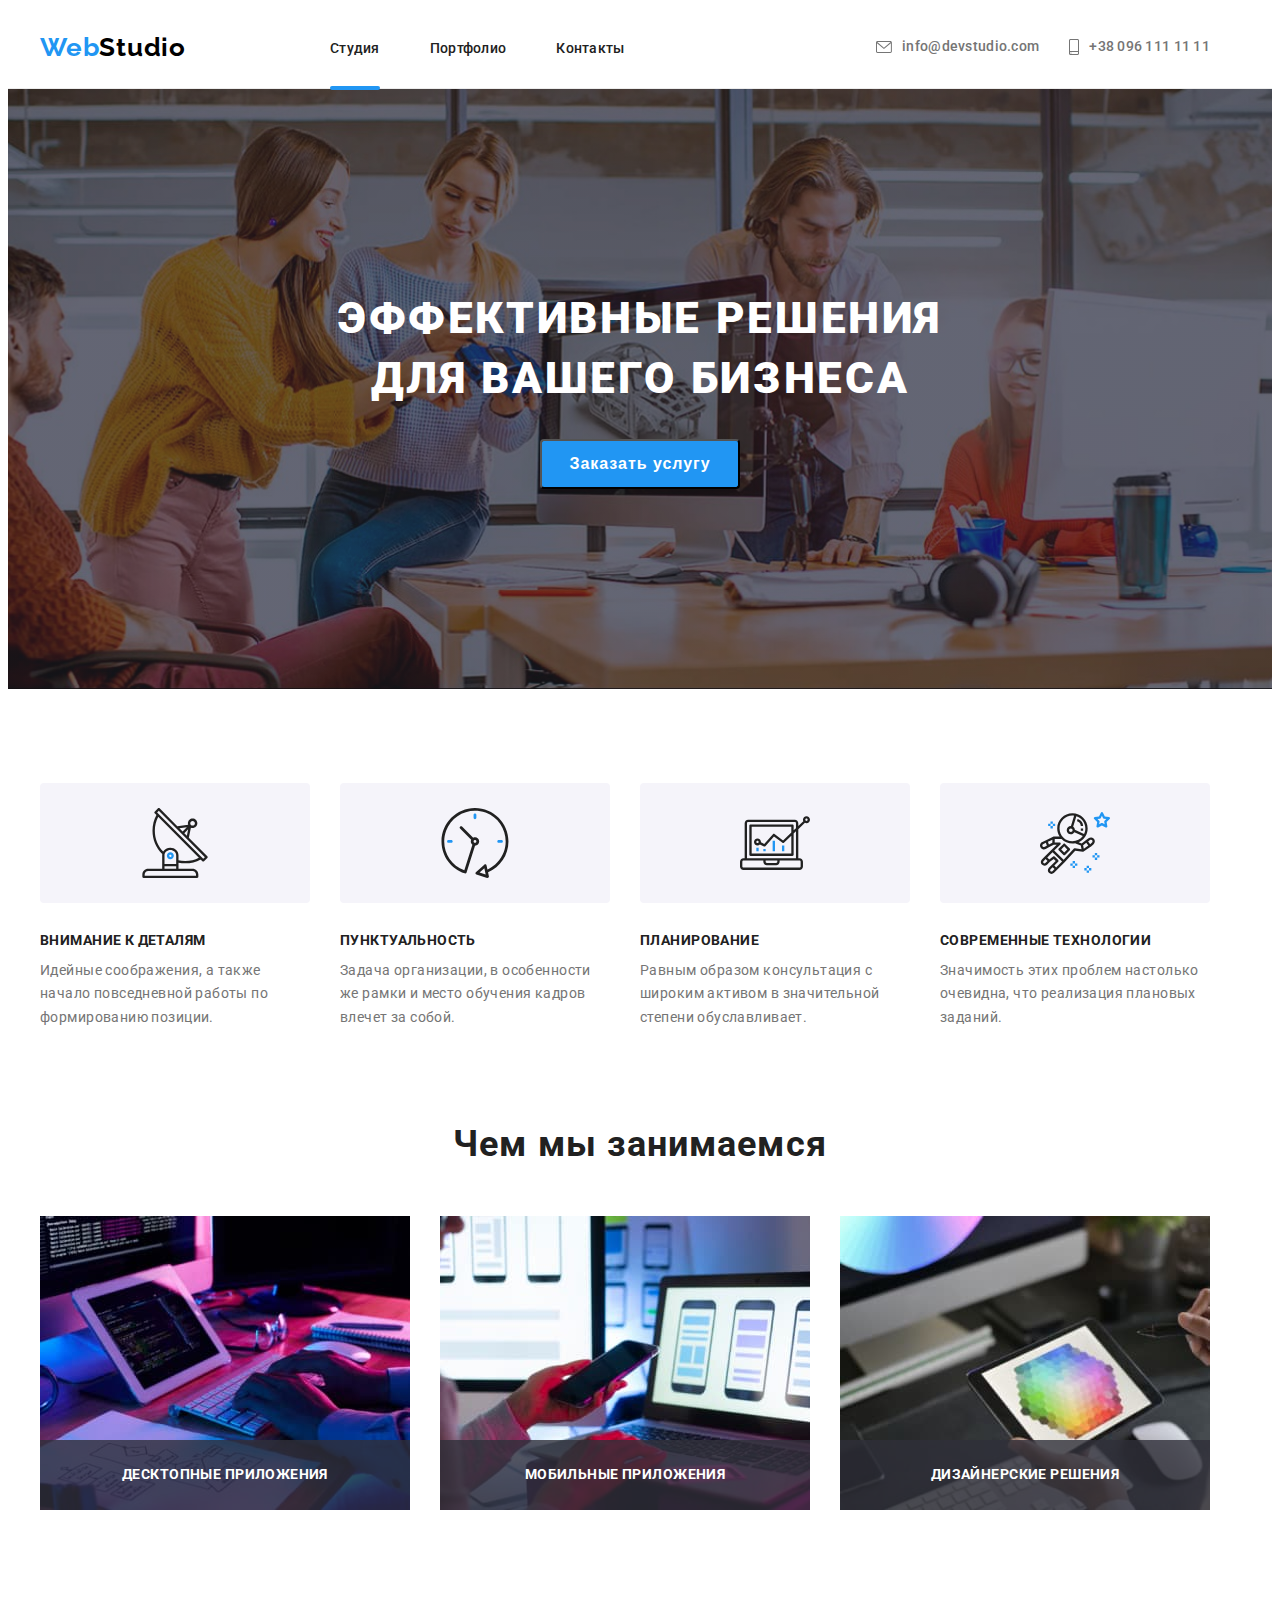
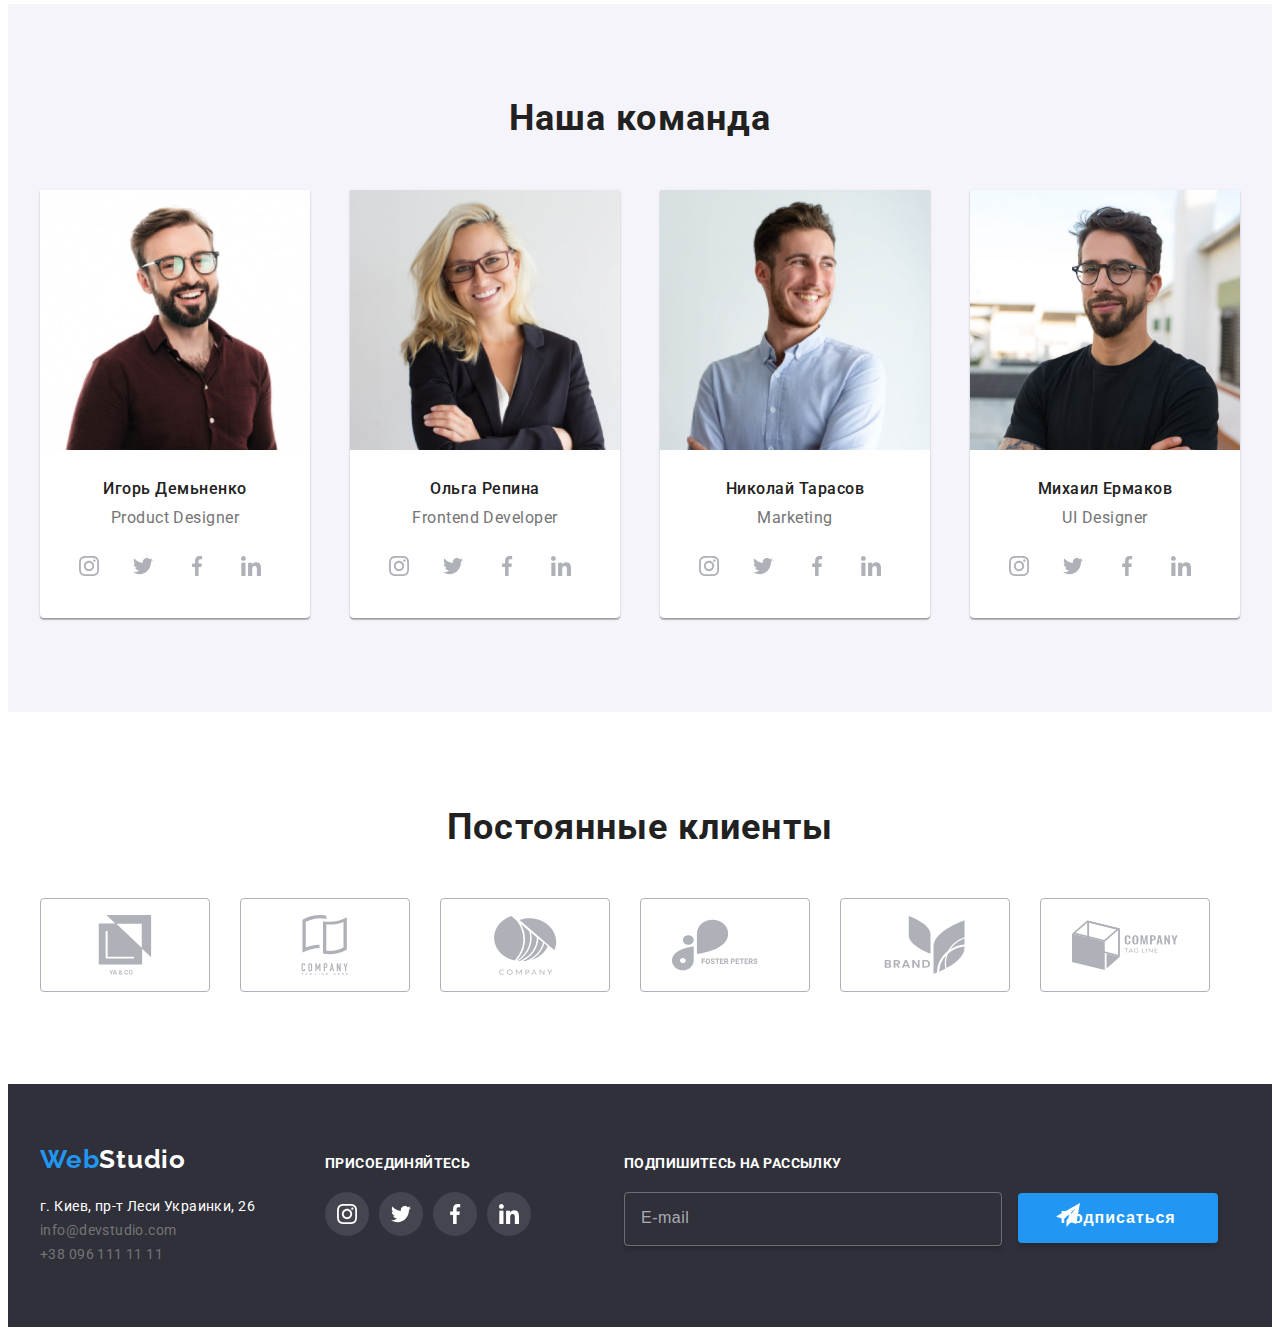
==== commit 9fc358b3: "pravki" ====
--- a/index.html
+++ b/index.html
@@ -484,9 +484,13 @@
             ></textarea>
           </div>
           <div class="checkbox-list">
-            <input type="checkbox" class="checkmark" />
             <label class="checkbox-text"
-              >Соглашаюсь с рассылкой и принимаю <a href="" class="radio-link">Условия договора</a>
+            ><svg class="icon-galka" width="11" height="11">
+               <use href="./images/icons.svg#icon-galka"></use>
+              </svg>
+              <input type="checkbox" class="checkmark"/>
+              <span class="chek">                
+              </span>Соглашаюсь с рассылкой и принимаю <a href="" class="radio-link">Условия договора</a>
             </label>
           </div>
           <div class="flex-submit">
--- a/css/style.css
+++ b/css/style.css
@@ -571,7 +571,10 @@
     align-items: center;
     letter-spacing: 0.03em;
     color: rgba(255, 255, 255, 0.6);
-
+}
+.icon-rss {
+    position: absolute;
+    right: 200px;
 }
 
 /* ---------------------Modal------------------------- */
@@ -632,8 +635,10 @@
     padding-left: 12px;
     cursor: pointer;
     outline: none;
-}
-.form-input:focus {
+    padding-left: 42px;
+}
+.form-input:focus,
+.form-text:focus {
     border-color: var(--accent-color);
 }
 .input-text {
@@ -656,6 +661,7 @@
     padding: 12px;
     resize: none;
     cursor: pointer;
+    outline: none;
 }
 .form-text::placeholder {
     font-weight: 400;
@@ -677,7 +683,7 @@
     fill: var(--accent-color);
 }
 .button-submit {
-    width: 200px;
+    min-width: 200px;
     height: 50px;
     background: var(--accent-color);
     box-shadow: 0px 4px 4px rgba(0, 0, 0, 0.15);
@@ -711,21 +717,40 @@
     justify-content: center;
     align-items: center;
     margin-bottom: 30px;
+
 }
 .checkbox-text {
     font-size: 14px;
     line-height: 1.71;
     letter-spacing: 0.03em;
     color: var(--lilte-text-color);
-
+    display: flex;
+    justify-content: center;
+    align-items: center;
+    position: relative;
 }
 .checkmark {
-    height: 16px;
-    width: 16px;
+    appearance: none;
+    position: absolute;
+    left: 0;
+    cursor: pointer;
+}
+.icon-galka {
+    position: absolute;
+    left: 2px;
+
+}
+.chek {
+    width: 15px;
+    height: 15px;
+    display: block;
+    border: 2px solid #000000;
+    border-radius: 2px;
     margin-right: 8px;
-    border: 3px solid #212121;
-}
-
-.checkbox-list input:checked {
-    background-color: var(--accent-color);   
+    cursor: pointer;
+}
+.checkmark:checked + .chek{
+    background-color: var(--accent-color);  
+    background-image: url(../images/icon.svg#icon-galka); 
+    border: none;
 }